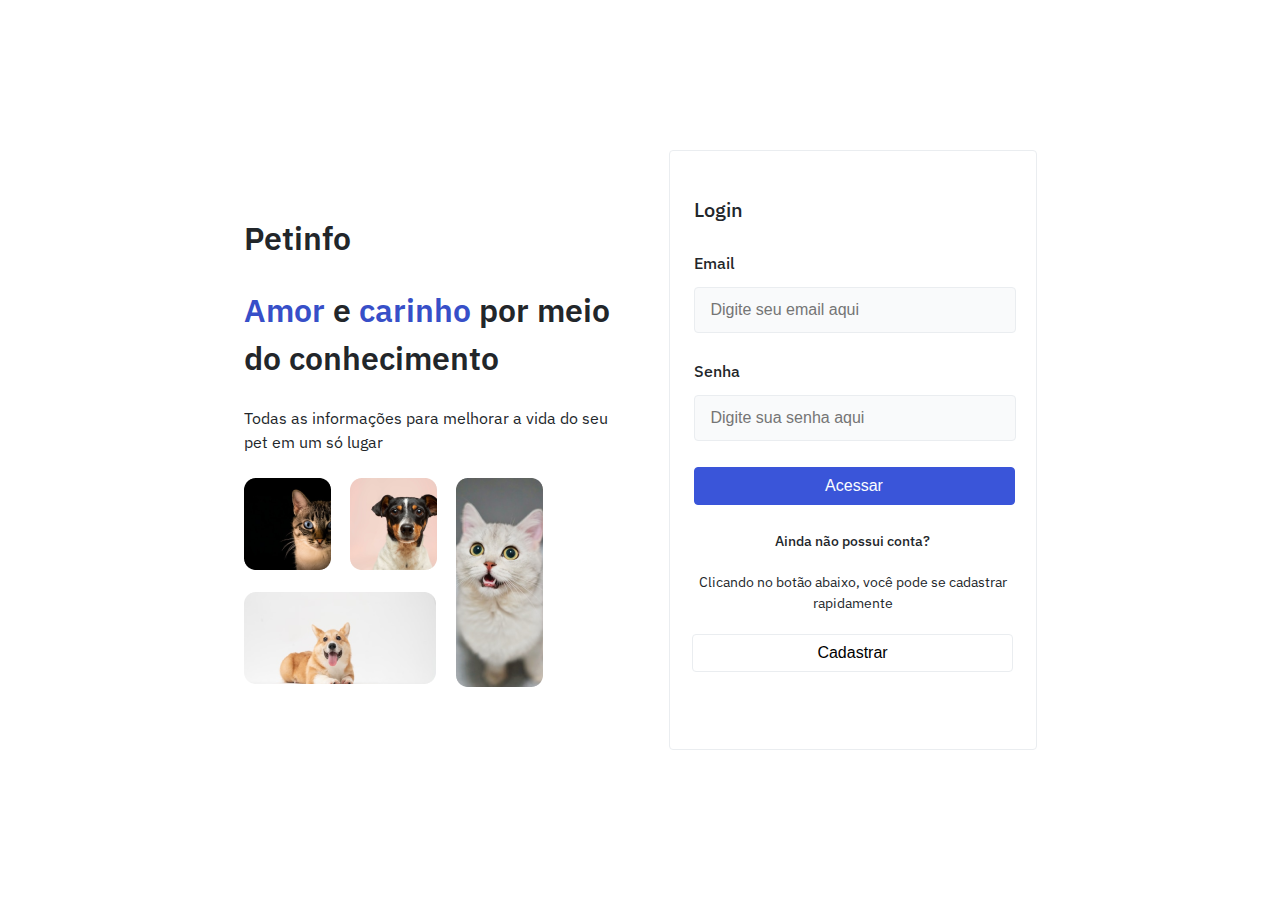
==== src/pages/homePage/homePage.html @ 3e23e7c9 "login ok + register ok +  homePage  + toast  ok" ====
<!DOCTYPE html>
<html lang="en">
  <head>
    <meta charset="UTF-8" />
    <meta http-equiv="X-UA-Compatible" content="IE=edge" />
    <meta name="viewport" content="width=device-width, initial-scale=1.0" />
    <link rel="stylesheet" href="../../styles/reset.css" />
    <link rel="stylesheet" href="../../styles/globalStyles.css" />
    <link rel="stylesheet" href="../../styles/texts.css" />
    <link rel="stylesheet" href="../../styles/buttons.css" />
    <link rel="stylesheet" href="../../styles/inputs.css" />
    <link rel="stylesheet" href="../../styles/grids.css" />
    <link rel="stylesheet" href="../../styles/homePage.css" />
    <link rel="stylesheet" href="../../styles/modals/modalNewPost.css" />
    <link rel="stylesheet" href="../../styles/index.css" />
    <title>Petinfo - Home Page</title>
  </head>

  <body>
    <header>
      <h1 class="title-2">Petinfo</h1>
      <div>
        <button id="createNewPost" class="button-default blue-button-small">
          Criar publicação
        </button>
        <img class="UserIMG" src="" alt="user" />
      </div>
    </header>

    <div class="titlePost">
        <h2 class="title-2">Feed</h2>
    </div>
    
    <main>
      <div>
        <ul id="ulPosts"></ul>
      </div>
    </main>

    <script type="module" src="./index.js"></script>
  </body>
</html>
---- src/styles/globalStyles.css ----
@import url('https://fonts.googleapis.com/css2?family=IBM+Plex+Sans:ital,wght@0,100;0,200;0,300;0,400;0,500;0,600;0,700;1,100;1,200;1,300;1,400;1,500;1,600;1,700&display=swap');

:root {
  --brand100: hsl(230, 57%, 50%);
  --brand200: hsl(230, 68%, 54%);
  --gray100: hsl(210, 11%, 15%);
  --gray200: hsl(210, 10%, 23%);
  --gray300: hsl(210, 9%, 31%);
  --gray400: hsl(210, 7%, 56%);
  --gray500: hsl(210, 11%, 71%);
  --gray600: hsl(210, 16%, 93%);
  --gray700: hsl(210, 17%, 95%);
  --gray800: hsl(210, 17%, 98%);
  --gray900: hsl(200, 100%, 99%);
  --alert100: hsl(349, 57%, 50%);
  --alert200: hsl(349, 69%, 55%);
  --sucess100: hsl(162, 88%, 26%);

  --white: #ffffff;

  --font-size1: 32px;
  --font-size2: 20px;
  --font-size3: 16px;
  --font-size4: 14px;

  --font-weight1: 600;
  --font-weight2: 500;
  --font-weight3: 400;
}

body {
  display: flex;
  height: 100vh;
  width: 100vw;
  /* background-color: red; */
  font-family: 'IBM Plex Sans', sans-serif;
  color: var(--gray100);
  font-style: normal;
}

main {
  display: flex;
  flex-direction: row;
  align-items: center;
  justify-content: center;
  margin: 0 auto;
  gap: 40px;
}
---- src/styles/texts.css ----
small {
  color: var(--brand100);
}

.title-1 {
  font-weight: var(--font-weight1);
  font-size: var(--font-size1);
  line-height: 150%;
}

.title-2 {
  font-weight: var(--font-weight2);
  font-size: var(--font-size2);
  line-height: 150%;
}

.text-1 {
  font-weight: var(--font-weight1);
  font-size: var(--font-size1);
  line-height: 150%;
}

.text-2 {
  font-weight: var(--font-weight3);
  font-size: var(--font-size3);
  line-height: 150%;
}

.text-3 {
  font-weight: var(--font-weight2);
  font-size: var(--font-size3);
  line-height: 150%;
}

.text-4 {
  font-weight: var(--font-weight2);
  font-size: var(--font-size4);
  line-height: 150%;
}

.text-5 {
    font-weight: var(--font-weight3);
    font-size: var(--font-size4);
    line-height: 150%;
}

.error-text {
  font-weight: var(--font-weight3);
  font-size: var(--font-size4);
  line-height: 150%;
  color: var(--alert100);
}

.hidde {
  display: none;
}
---- src/styles/buttons.css ----
.button-default {
  display: flex;
  flex-direction: row;
  justify-content: center;
  align-items: center;
  padding: 0px 16px;
  border-radius: 4px;
  width: 321px;
  height: 38px;
  font-size: var(--font-size3);
  font-weight: var(--font-weight2);
  cursor: pointer;
}

.blue-button {
  background: var(--brand100);
  border: 1px solid var(--brand100);
  color: var(--gray900);
}

.blue-button-small {
  background: var(--brand100);
  border: 1px solid var(--brand100);
  color: var(--gray900);
  width: fit-content;
  /* height: 38px; */
}

.blue-button, .blue-button-small:hover {
  background: var(--brand200);
  border: 1px solid var(--brand200);
}

.transparent-button {
  background-color: var(--white);
  border: 1px solid var(--gray600);
}

.transparent-button-small {
  background-color: var(--white);
  border: 1px solid var(--gray600);
  width: fit-content;
  /* height: 38px; */
}

.loading {
  animation: spinner 1s infinite linear;
}

@keyframes spinner {
  0% {
    transform: rotate(0);
  }

  100% {
    transform: rotate(360deg);
  }
}
---- src/styles/inputs.css ----
.input-default {
  display: flex;
  flex-direction: row;
  align-items: center;
  padding: 0px 16px;
  width: 288px;
  height: 44px;
  background: var(--gray800);
  border: 1px solid var(--gray600);
  border-radius: 4px;
  font-weight: var(--font-weight3);
  font-size: var(--font-size3);
}

.inputError {
  background: var(--gray800);
  border: 1px solid var(--alert100);
}

.input-default-modal {
  display: flex;
  flex-direction: row;
  align-items: center;
  padding: 0px 16px;
  height: 44px;
  background: var(--gray800);
  border: 1px solid var(--gray600);
  border-radius: 4px;
  font-weight: var(--font-weight3);
  font-size: var(--font-size3);
}

.textarea-modal {
  display: flex;
  flex-direction: row;
  align-items: flex-start;
  padding: 10px 17px;
  gap: 10px;
  height: 120px;
  background: #f8f9fa;
  border: 1px solid #d9d9d9;
  border-radius: 4px;
}
---- src/styles/grids.css ----
.parent {
  display: grid;
  grid-template-columns: repeat(3, 1fr);
  grid-template-rows: repeat(2, 1fr);
  grid-column-gap: 18px;
  grid-row-gap: 18px;
  width: 300px;
}

.div1 {
  grid-area: 1 / 1 / 2 / 2;
}
.div2 {
  grid-area: 1 / 2 / 2 / 3;
}
.div3 {
  grid-area: 1 / 3 / 3 / 4;
}
.div4 {
  grid-area: 2 / 1 / 3 / 3;
}

.parent2 {
  display: grid;
  grid-template-columns: repeat(3, 1fr);
  grid-template-rows: repeat(2, 1fr);
  grid-column-gap: 18px;
  grid-row-gap: 18px;
  width: 300px;
}

.div5 {
  grid-area: 1 / 1 / 3 / 2;
}
.div6 {
  grid-area: 1 / 2 / 2 / 3;
}
.div7 {
  grid-area: 1 / 3 / 2 / 4;
}
.div8 {
  grid-area: 2 / 2 / 3 / 4;
}
---- src/styles/homePage.css ----
img {
  width: 32px;
  height: 32px;
  border: 1px solid var(--gray100);
  border-radius: 50%;
}

body {
  width: 800px;
  height: 100vh;
  display: flex;
  flex-direction: column;
  margin: 0 auto;
  /* padding: 0 15px; */
}

header {
  display: flex;
  flex-direction: row;
  justify-content: space-between;
  align-items: center;
  padding: 67px 0;
}

header > div {
  display: flex;
  flex-direction: row;
  align-items: center;
  gap: 12px;
}

ul > li {
    width: 796px;
    /* height: 48px; */
  margin-bottom: 70px;
}

.titlePost{
    display: flex;
    /* text-align: center; */
    align-items: center;
    width: 100%;
    height: 64px; 
    background: #F8F9FA;
    margin-bottom: 35px;
}

.headerCard {
  display: flex;
  flex-direction: row;
  justify-content: space-between;
  align-items: center;
}

.headerCard > div {
    display: flex;
    flex-direction: row;
    justify-content: center;
    align-items: center;
    gap: 20px;
    margin-bottom: 24px;
}

.buttonsCard {
    display: flex;
    flex-direction: row;
    gap: 20px;
}

.divPosts {
    display: flex;
    flex-direction: column;
    gap: 20px;
}
---- src/styles/modals/modalNewPost.css ----
.modal {
  height: 100vh;
  width: 100vw;
  position: fixed;
  top: 0;
  left: 0;
  background-color: #00000060;
  display: flex;
  align-items: center;
  justify-content: center;
}

.divForm {
  display: flex;
  flex-direction: column;
  width: 800px;
  height: 474px;
  padding: 32px 24px;
  gap: 46px;
  background: #fcfeff;
  border-radius: 8px;
  /* color: white; */
  border-radius: 8px;
}

.form {
  display: flex;
  flex-direction: column;
  gap: 10px;
}

.divHeader {
  display: flex;
  justify-content: space-between;
}

.divHeader > button {
  width: 38px;
  height: 32px;
  left: 733.5px;
  top: 32px;

  background: #e9ecef;
  border: 1px solid  #e9ecef;
  border-radius: 4px;
  padding: 4px 14px;
  gap: 10px;
  font-size: var(--font-size4);
  font-weight: var(--font-weight1);
}

.form > .divButtons {
  display: flex;
  flex-direction: row;
  gap: 20px;
  justify-content: flex-end;
  margin-top: 20px;
}
---- src/styles/index.css ----
/* Desenvolva a estilização da sua página aqui */

.leftSection {
  display: flex;
  flex-direction: column;
  /* border: 1px solid aqua; */
}

.content-leftSection {
  display: flex;
  flex-direction: column;
  width: 385px;
  height: 473px;
  gap: 24px;
}

.rightSection {
  display: flex;
  flex-direction: column;
  border: 1px solid var(--gray600);
  border-radius: 4px;
  width: 368px;
  height: 600px;
}

.divForm-login {
  display: flex;
  flex-direction: column;
  padding: 44px 24px;
  gap: 26px;
}

.divForm-login > form {
    display: flex;
    flex-direction: column;
    /* padding: 44px 24px; */
    gap: 26px;
}

form > span {
  display: flex;
  flex-direction: column;
  gap: 12px;
  /* margin-bottom: 12px; */
}

.login-right-bottonMessage {
    display: flex;
    flex-direction: column;
    align-items: center;
    text-align: center;
    gap: 20px;
}
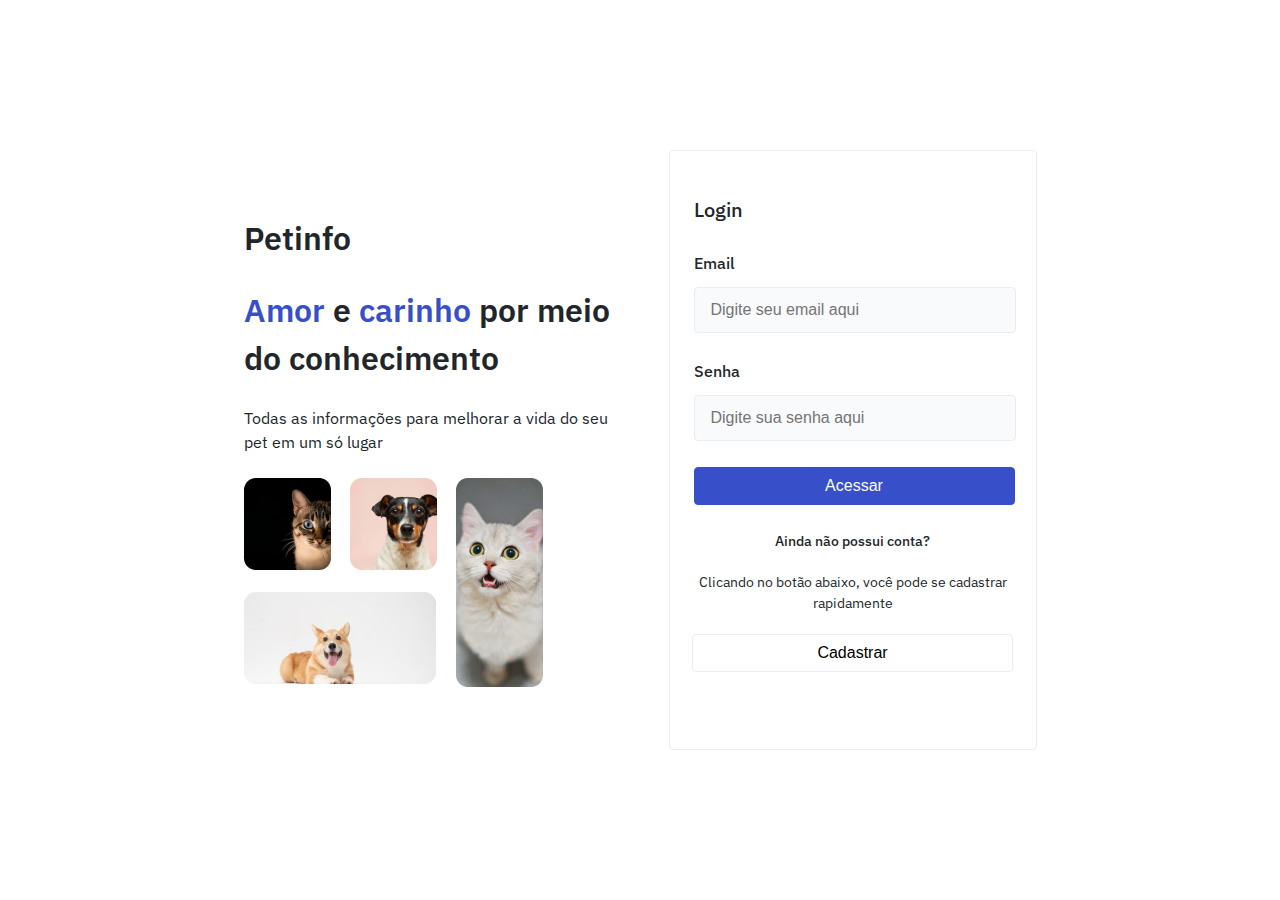
==== commit f9395118: "fix: remove post" ====
--- a/src/pages/homePage/homePage.html
+++ b/src/pages/homePage/homePage.html
@@ -11,7 +11,9 @@
     <link rel="stylesheet" href="../../styles/inputs.css" />
     <link rel="stylesheet" href="../../styles/grids.css" />
     <link rel="stylesheet" href="../../styles/homePage.css" />
-    <link rel="stylesheet" href="../../styles/modals/modalNewPost.css" />
+    <link rel="stylesheet" href="../../styles/toast.css" />
+    <link rel="stylesheet" href="../../styles/modal.css" />
+    <!-- <link rel="stylesheet" href="../../styles/modals/modalNewPost.css" /> -->
     <link rel="stylesheet" href="../../styles/index.css" />
     <title>Petinfo - Home Page</title>
   </head>
@@ -19,11 +21,22 @@
   <body>
     <header>
       <h1 class="title-2">Petinfo</h1>
-      <div>
+      <div class="divHeader">
         <button id="createNewPost" class="button-default blue-button-small">
           Criar publicação
         </button>
-        <img class="UserIMG" src="" alt="user" />
+        <ul class="ulLogout">
+          <li class="liLogout">
+            <img class="UserIMG" src="" alt="user" />
+            <div class="divLogout">
+              <p>@Usuário</p>
+              <div class="buttonLogoutSpan">
+                <img class="imgBtnLogout" src="../../images/sign-out-alt.png" alt="sign logout">
+                <button class="btnLeave">Sair da conta</button>
+              </div>
+            </div>
+          </li>
+        </ul>
       </div>
     </header>
 
@@ -40,3 +53,5 @@
     <script type="module" src="./index.js"></script>
   </body>
 </html>
+
+
--- a/src/styles/texts.css
+++ b/src/styles/texts.css
@@ -44,6 +44,12 @@
     line-height: 150%;
 }
 
+.text-delete {
+  font-weight: var(--font-weight2);
+  font-size: 24px;
+  line-height: 150%;
+}
+
 .error-text {
   font-weight: var(--font-weight3);
   font-size: var(--font-size4);
--- a/src/styles/buttons.css
+++ b/src/styles/buttons.css
@@ -26,7 +26,24 @@
   /* height: 38px; */
 }
 
-.blue-button, .blue-button-small:hover {
+.red-button-small {
+  color: var(--gray900);
+  background: var(--alert100);
+  border: 1px solid var(--alert100);
+  border-radius: 4px;
+}
+
+.red-button-small:hover {
+  background: var(--alert200);
+  border: 1px solid var(--alert200);
+}
+
+.blue-button:hover {
+  background: var(--brand200);
+  border: 1px solid var(--brand200);
+}
+
+.blue-button-small:hover {
   background: var(--brand200);
   border: 1px solid var(--brand200);
 }
@@ -43,6 +60,29 @@
   /* height: 38px; */
 }
 
+.transparent-button:hover {
+  background: var(--gray800);
+  border: 1px solid var(--gray600);
+}
+
+.transparent-button-small:hover {
+  background: var(--gray800);
+  border: 1px solid var(--gray600);
+}
+
+.grey-button {
+background: var(--gray600);
+border: 1px solid var(--gray600);
+border-radius: 4px;
+color: var(--gray400);
+width: fit-content;
+}
+
+.grey-button:hover {
+color: var(--gray300);
+}
+
+
 .loading {
   animation: spinner 1s infinite linear;
 }
@@ -56,3 +96,13 @@
     transform: rotate(360deg);
   }
 }
+
+.ancora {
+  color: var(--brand100);
+  cursor: pointer;
+  text-decoration: none;
+}
+
+.ancora:hover {
+  text-decoration-line: underline;
+}
--- a/src/styles/homePage.css
+++ b/src/styles/homePage.css
@@ -30,19 +30,19 @@
 }
 
 ul > li {
-    width: 796px;
-    /* height: 48px; */
+  width: 796px;
+  /* height: 48px; */
   margin-bottom: 70px;
 }
 
-.titlePost{
-    display: flex;
-    /* text-align: center; */
-    align-items: center;
-    width: 100%;
-    height: 64px; 
-    background: #F8F9FA;
-    margin-bottom: 35px;
+.titlePost {
+  display: flex;
+  /* text-align: center; */
+  align-items: center;
+  width: 100%;
+  height: 64px;
+  background: #f8f9fa;
+  margin-bottom: 35px;
 }
 
 .headerCard {
@@ -53,22 +53,84 @@
 }
 
 .headerCard > div {
-    display: flex;
-    flex-direction: row;
-    justify-content: center;
-    align-items: center;
-    gap: 20px;
-    margin-bottom: 24px;
+  display: flex;
+  flex-direction: row;
+  justify-content: center;
+  align-items: center;
+  gap: 20px;
+  margin-bottom: 24px;
 }
 
 .buttonsCard {
-    display: flex;
-    flex-direction: row;
-    gap: 20px;
+  display: flex;
+  flex-direction: row;
+  gap: 20px;
 }
 
 .divPosts {
-    display: flex;
-    flex-direction: column;
-    gap: 20px;
+  display: flex;
+  flex-direction: column;
+  gap: 20px;
+}
+
+.postBoxText {
+  overflow-wrap: break-word;
+  display: -webkit-box;
+  text-overflow: ellipsis;
+  overflow: hidden;
+  -webkit-line-clamp: 2;
+  -webkit-box-orient: vertical;
+}
+
+ul li .divLogout {
+  display: none;
+  width: 215px;
+  height: 117px;
+  /* margin-right: 700px; */
+  /* padding: 20px; */
+  /* flex-direction: column;
+  justify-content: center;
+  text-align: start;
+  border: 1px solid black;
+  gap: 20px; */
+}
+
+.btnLeave {
+  border: none;
+  background-color: grey;
+  font-weight: 500;
+}
+
+ul li:hover > .divLogout {
+  display: block;
+  
+}
+
+.ulLogout {
+  display: flex;
+  flex-direction: column;
+  align-items: center;
+  width: 40px;
+}
+
+.liLogout {
+  width: 0px;
+  height: 0px;
+  margin-bottom: 33px;
+}
+
+.buttonLogoutSpan {
+  display: flex;
+  flex-direction: row;
+  background-color: grey;
+  align-items: center;
+  padding: 10px;
+  height: 35px;
+  width: 140px;
+}
+
+.imgBtnLogout {
+  background-color: grey;
+  width: 14px;
+  height: 21px;
 }--- a/src/styles/toast.css
+++ b/src/styles/toast.css
@@ -0,0 +1,73 @@
+.toast-container {
+  position: fixed;
+  display: flex;
+  flex-direction: column;
+  align-items: flex-start;
+  padding: 10px;
+  gap: 17px;
+  width: 441.73px;
+  height: 125px;
+  background: #fcfeff;
+  box-shadow: 0px 4px 30px -12px rgb(0 0 0 / 10%);
+  border-radius: 4px;
+  color: black;
+  animation: toastIt 4000ms ease-in forwards;
+}
+
+@keyframes toastIt {
+  0% {
+    right: 30px;
+    bottom: -120px;
+  }
+  25% {
+    right: 30px;
+    bottom: 10px;
+  }
+  50% {
+    right: 30px;
+    bottom: 10px;
+  }
+  100% {
+    right: 30px;
+    bottom: -120px;
+  }
+}
+
+
+.containerTitle{
+  display: flex;
+  flex-direction: row;
+  align-items: center;
+  text-align: center;
+  gap: 15px;
+  color: green;
+}
+
+.containerTitle > img{
+  width: 20px;
+  background: green;
+  border: 1px solid green;
+  border-radius: 50%;
+  height: 20px;
+}
+
+.successToast {
+  border: 2px solid var(--sucess);
+  background-color: var(--sucess-bg);
+}
+
+.errorToast {
+  border: 2px solid var(--error-2);
+  background-color: var(--error-bg);
+}
+
+.toast-container > div > h3 {
+  font-size: var(--font-size-5);
+  font-weight: var(--weight-1);
+}
+
+.toast-container > div > span {
+  color: var(--grey-1);
+  font-size: var(--font-size-7);
+  font-weight: var(--weight-3);
+}
--- a/src/styles/modal.css
+++ b/src/styles/modal.css
@@ -0,0 +1,79 @@
+.modal-background{
+    background-color: rgba(0, 0, 0, 0.5);
+    display: flex;
+    justify-content: center;
+    align-items: center;
+    width: 100vw;
+    height: 100vh;
+    position: fixed;
+    top: 0;
+    left: 0;
+}
+
+.modal-container{
+    display: flex;
+    flex-direction: column;
+    background-color: #ffffff;
+    width: 800px;
+    /* width: 40%; */
+    position: relative;
+    border-radius: 8px;
+    padding: 32px 24px;
+    box-sizing: border-box;
+}
+
+.formbase {
+    display: flex;
+    flex-direction: column;
+    gap: 40px;
+}
+
+.modal-close{
+    position: absolute;
+    top: 24px;
+    right: 24px;
+    width: 38px;
+    height: 32px;
+    padding: 4px 14px;
+    font-size: var(--font-size4);
+    font-weight: var(--font-weight1);
+    background-color: #e9ecef;
+    border: 1px solid  #e9ecef;
+    border-radius: 4px;
+    /* color: var(--grey-500); */
+    /* background:none; */
+    cursor: pointer;
+}
+
+.divButtons {
+    display: flex;
+    flex-direction: row;
+    gap: 20px;
+    justify-content: flex-end;
+    margin-top: 20px;
+  }
+
+  .divButtonsRemove {
+    display: flex;
+    flex-direction: row;
+    gap: 20px;
+    justify-content: flex-start;
+    margin-top: 20px;
+  }
+
+  .cancelButton {
+    position: absolute;
+    bottom: 32px;
+    right: 132px;
+  }
+
+.showPostHeader {
+display: flex;
+flex-direction: row;
+text-align: center;
+align-items: center;
+}
+
+.showPostFeet {
+width: 100%;
+}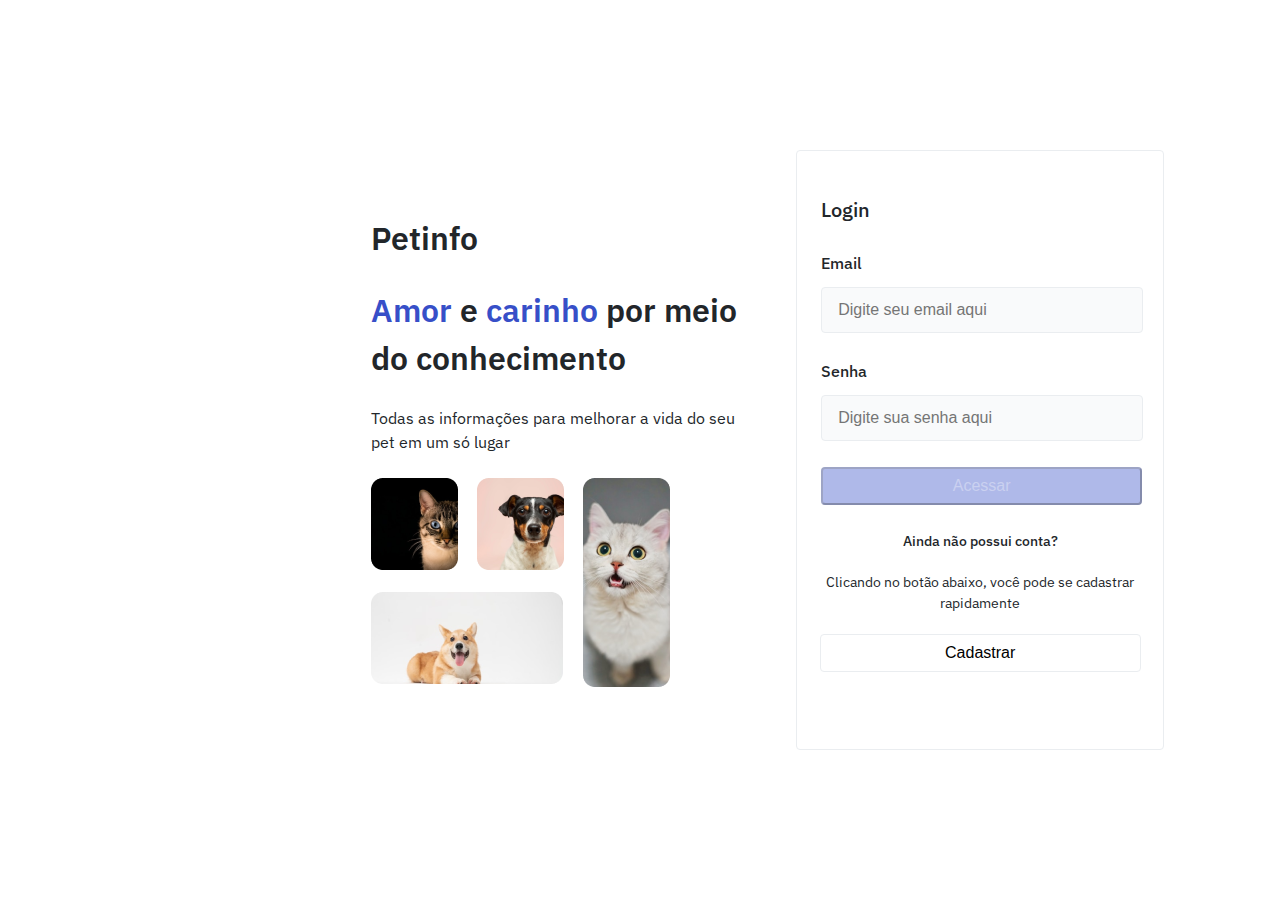
==== commit 8b023f79: "fix: modal logout @username" ====
--- a/src/pages/homePage/homePage.html
+++ b/src/pages/homePage/homePage.html
@@ -13,7 +13,6 @@
     <link rel="stylesheet" href="../../styles/homePage.css" />
     <link rel="stylesheet" href="../../styles/toast.css" />
     <link rel="stylesheet" href="../../styles/modal.css" />
-    <!-- <link rel="stylesheet" href="../../styles/modals/modalNewPost.css" /> -->
     <link rel="stylesheet" href="../../styles/index.css" />
     <title>Petinfo - Home Page</title>
   </head>
@@ -25,17 +24,14 @@
         <button id="createNewPost" class="button-default blue-button-small">
           Criar publicação
         </button>
-        <ul class="ulLogout">
-          <li class="liLogout">
+        <ul id="modalLogOut" class="ulLogout">
+          <!-- <li class="liLogout">
             <img class="UserIMG" src="" alt="user" />
             <div class="divLogout">
-              <p>@Usuário</p>
-              <div class="buttonLogoutSpan">
-                <img class="imgBtnLogout" src="../../images/sign-out-alt.png" alt="sign logout">
-                <button class="btnLeave">Sair da conta</button>
-              </div>
+                <p>@Usuário</p>
+                <button id="leave" class="btnLeave grey-button text-4">Sair da conta</button>
             </div>
-          </li>
+          </li> -->
         </ul>
       </div>
     </header>
--- a/src/styles/globalStyles.css
+++ b/src/styles/globalStyles.css
@@ -45,4 +45,5 @@
   justify-content: center;
   margin: 0 auto;
   gap: 40px;
+  padding: 0px 29%;
 }--- a/src/styles/buttons.css
+++ b/src/styles/buttons.css
@@ -10,6 +10,17 @@
   font-size: var(--font-size3);
   font-weight: var(--font-weight2);
   cursor: pointer;
+}
+
+.button-login {
+  background: rgba(55, 79, 200, 0.4);
+  color: rgba(255, 255, 255, 0.35);
+}
+
+.button-login:enabled {
+  background: var(--brand100);
+  border: 1px solid var(--brand100);
+  color: var(--gray900);
 }
 
 .blue-button {
@@ -106,3 +117,16 @@
 .ancora:hover {
   text-decoration-line: underline;
 }
+
+#leave {
+  background-image: url(../images/sign-out-alt.png);
+  background-position: left;
+  height: 62px;
+  width: 215px;
+  background-repeat: no-repeat;
+  padding: 20px;
+}
+
+#leave:hover {
+
+}--- a/src/styles/homePage.css
+++ b/src/styles/homePage.css
@@ -6,12 +6,12 @@
 }
 
 body {
-  width: 800px;
+  width: 100%;
   height: 100vh;
   display: flex;
   flex-direction: column;
   margin: 0 auto;
-  /* padding: 0 15px; */
+  /* padding: 0px 29%; */
 }
 
 header {
@@ -19,7 +19,7 @@
   flex-direction: row;
   justify-content: space-between;
   align-items: center;
-  padding: 67px 0;
+  padding: 67px 29%;
 }
 
 header > div {
@@ -27,6 +27,7 @@
   flex-direction: row;
   align-items: center;
   gap: 12px;
+  width: 204px;
 }
 
 ul > li {
@@ -43,6 +44,7 @@
   height: 64px;
   background: #f8f9fa;
   margin-bottom: 35px;
+  padding: 0px 29%;
 }
 
 .headerCard {
@@ -83,27 +85,26 @@
 }
 
 ul li .divLogout {
+  position: relative;
+  top: 0;
+  right: 173px;
   display: none;
+  background: var(--gray900);
+}
+
+.divLogout > p {
+  display: flex;
+  padding: 20px;
   width: 215px;
-  height: 117px;
-  /* margin-right: 700px; */
-  /* padding: 20px; */
-  /* flex-direction: column;
-  justify-content: center;
-  text-align: start;
-  border: 1px solid black;
-  gap: 20px; */
 }
 
 .btnLeave {
   border: none;
-  background-color: grey;
   font-weight: 500;
 }
 
 ul li:hover > .divLogout {
   display: block;
-  
 }
 
 .ulLogout {
@@ -122,15 +123,13 @@
 .buttonLogoutSpan {
   display: flex;
   flex-direction: row;
-  background-color: grey;
   align-items: center;
   padding: 10px;
-  height: 35px;
-  width: 140px;
+  height: 62px;
+  width: 215px;
 }
 
 .imgBtnLogout {
-  background-color: grey;
   width: 14px;
   height: 21px;
-}+}
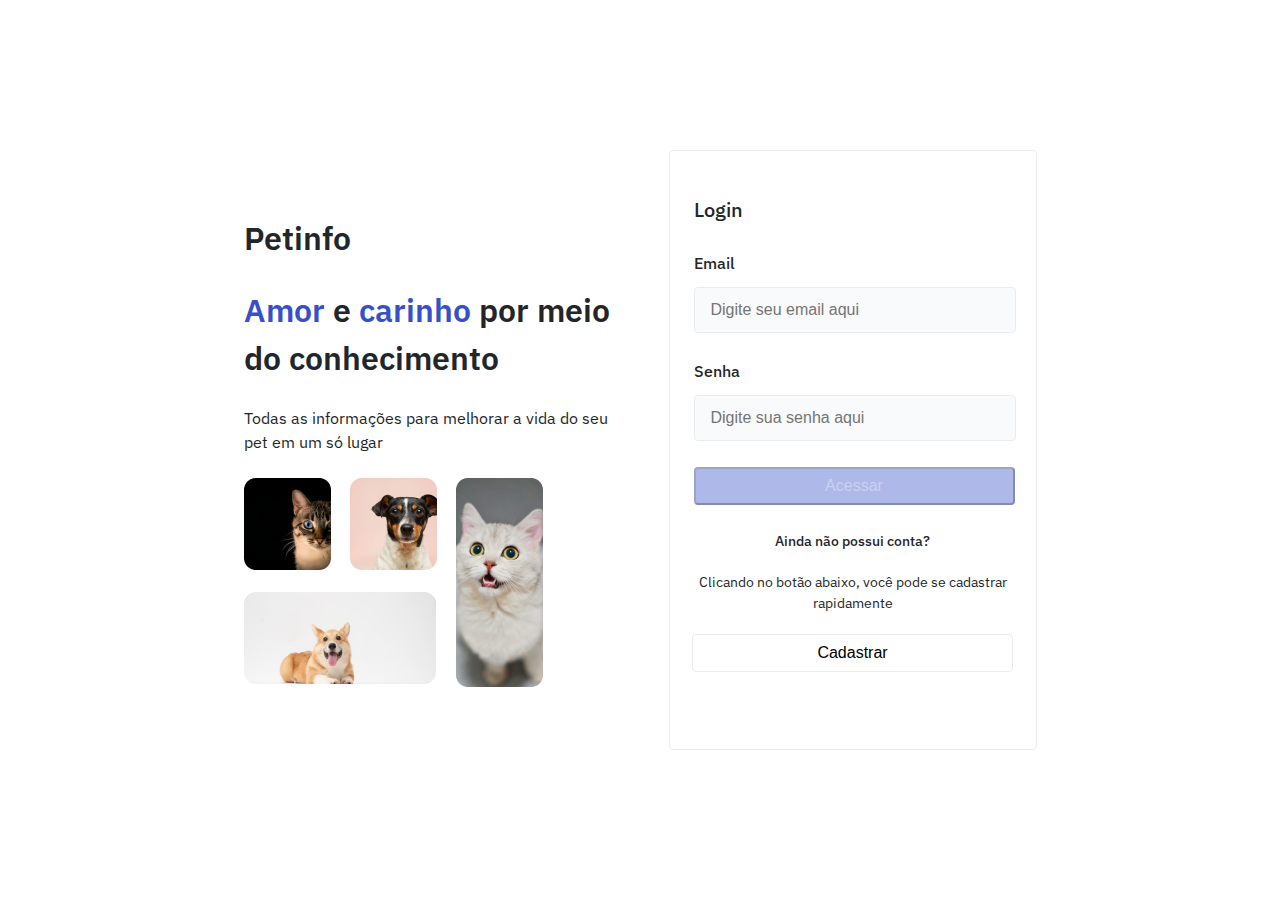
==== commit 50d64a54: "fix: align title text" ====
--- a/src/pages/homePage/homePage.html
+++ b/src/pages/homePage/homePage.html
@@ -37,7 +37,7 @@
     </header>
 
     <div class="titlePost">
-        <h2 class="title-2">Feed</h2>
+        <h2 class="h2-title title-2">Feed</h2>
     </div>
     
     <main>
--- a/src/styles/globalStyles.css
+++ b/src/styles/globalStyles.css
@@ -45,5 +45,5 @@
   justify-content: center;
   margin: 0 auto;
   gap: 40px;
-  padding: 0px 29%;
+  /* padding: 0px 29%; */
 }--- a/src/styles/homePage.css
+++ b/src/styles/homePage.css
@@ -19,7 +19,9 @@
   flex-direction: row;
   justify-content: space-between;
   align-items: center;
-  padding: 67px 29%;
+  padding: 67px 0px;
+  width: 800px;
+  margin: 0 auto;
 }
 
 header > div {
@@ -41,10 +43,11 @@
   /* text-align: center; */
   align-items: center;
   width: 100%;
+  min-width: 800px;
   height: 64px;
   background: #f8f9fa;
   margin-bottom: 35px;
-  padding: 0px 29%;
+  /* padding: 0px 21%; */
 }
 
 .headerCard {
@@ -133,3 +136,8 @@
   width: 14px;
   height: 21px;
 }
+
+.h2-title {
+  width: 800px;
+  margin: 0 auto;
+}